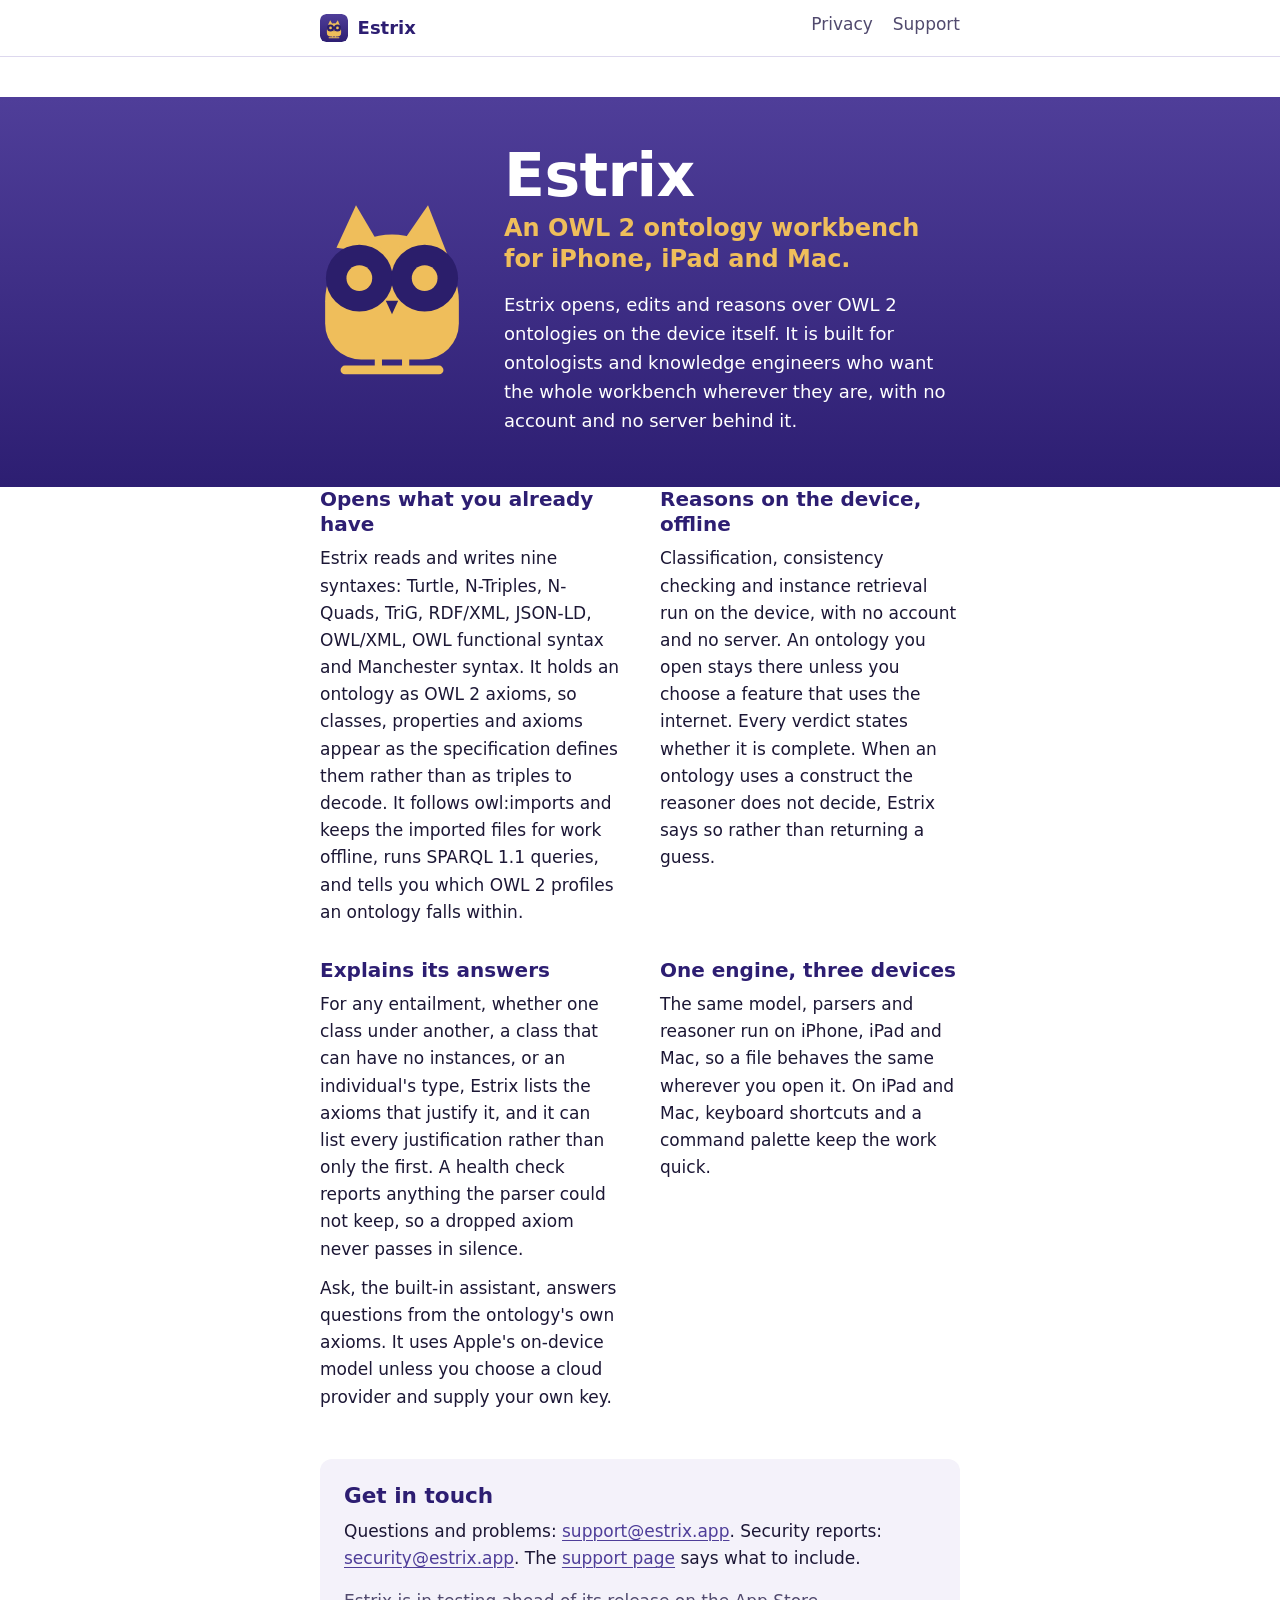
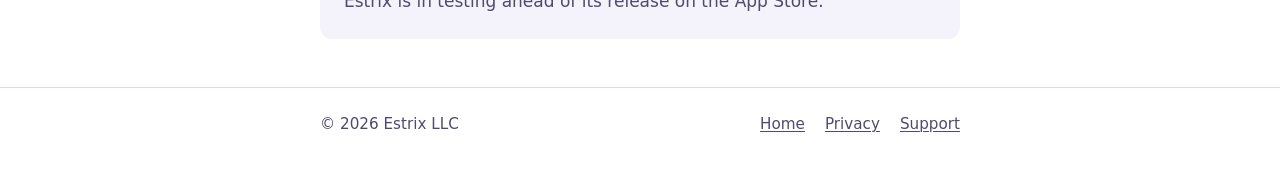
==== index.html @ ed9c2331 "Site: front page, privacy policy and support The public website of Estrix at estrix.app: static HTML" ====
<!doctype html>
<html lang="en">
<head>
<meta charset="utf-8">
<meta name="viewport" content="width=device-width, initial-scale=1">
<title>Estrix: an OWL 2 ontology workbench for iPhone, iPad and Mac</title>
<meta name="description" content="Estrix opens, edits and reasons over OWL 2 ontologies on the device itself: nine syntaxes, SPARQL 1.1, and on-device reasoning that explains its answers, on iPhone, iPad and Mac.">
<meta name="theme-color" media="(prefers-color-scheme: light)" content="#4f3e99">
<meta name="theme-color" media="(prefers-color-scheme: dark)" content="#110d26">
<link rel="canonical" href="https://estrix.app/">
<link rel="icon" href="icon.svg" type="image/svg+xml">
<link rel="icon" href="icon-32.png" type="image/png" sizes="32x32">
<link rel="apple-touch-icon" href="icon-180.png">
<link rel="stylesheet" href="style.css">
</head>
<body>
<a class="skip" href="#main">Skip to content</a>
<header class="top">
  <div class="wrap">
    <a class="brand" href="./" aria-current="page"><img src="icon.svg" alt="" width="28" height="28">Estrix</a>
    <nav aria-label="Site">
      <ul>
        <li><a href="privacy/">Privacy</a></li>
        <li><a href="support/">Support</a></li>
      </ul>
    </nav>
  </div>
</header>
<main id="main">
  <section class="hero" aria-labelledby="title">
    <div class="wrap">
      <svg xmlns="http://www.w3.org/2000/svg" viewBox="232 206 560 698" role="img" aria-label="The Estrix owl">
        <g fill="#efbe5b">
          <path d="M252 600A260 260 0 0 1 772 600V686A140 140 0 0 1 632 826H392A140 140 0 0 1 252 686Z"/>
          <path d="M296 392L372 226L486 420Z"/>
          <path d="M538 392L652 226L728 420Z"/>
        </g>
        <g fill="#2b1e6b">
          <circle cx="385" cy="510" r="130"/>
          <circle cx="639" cy="510" r="130"/>
          <path d="M488 598H536L512 650Z"/>
        </g>
        <g fill="#efbe5b">
          <circle cx="385" cy="510" r="50"/>
          <circle cx="639" cy="510" r="50"/>
          <rect x="445" y="800" width="28" height="60"/>
          <rect x="551" y="800" width="28" height="60"/>
          <rect x="312" y="850" width="400" height="34" rx="17"/>
        </g>
      </svg>
      <div>
        <h1 id="title">Estrix</h1>
        <p class="lead">An OWL 2 ontology workbench for iPhone, iPad and Mac.</p>
        <p>Estrix opens, edits and reasons over OWL 2 ontologies on the device itself. It is built for ontologists and knowledge engineers who want the whole workbench wherever they are, with no account and no server behind it.</p>
      </div>
    </div>
  </section>

  <div class="wrap">
    <div class="features">
      <section aria-labelledby="opens">
        <h2 id="opens">Opens what you already have</h2>
        <p>Estrix reads and writes nine syntaxes: Turtle, N-Triples, N-Quads, TriG, RDF/XML, JSON-LD, OWL/XML, OWL functional syntax and Manchester syntax. It holds an ontology as OWL 2 axioms, so classes, properties and axioms appear as the specification defines them rather than as triples to decode. It follows owl:imports and keeps the imported files for work offline, runs SPARQL 1.1 queries, and tells you which OWL 2 profiles an ontology falls within.</p>
      </section>
      <section aria-labelledby="reasons">
        <h2 id="reasons">Reasons on the device, offline</h2>
        <p>Classification, consistency checking and instance retrieval run on the device, with no account and no server. An ontology you open stays there unless you choose a feature that uses the internet. Every verdict states whether it is complete. When an ontology uses a construct the reasoner does not decide, Estrix says so rather than returning a guess.</p>
      </section>
      <section aria-labelledby="explains">
        <h2 id="explains">Explains its answers</h2>
        <p>For any entailment, whether one class under another, a class that can have no instances, or an individual's type, Estrix lists the axioms that justify it, and it can list every justification rather than only the first. A health check reports anything the parser could not keep, so a dropped axiom never passes in silence.</p>
        <p>Ask, the built-in assistant, answers questions from the ontology's own axioms. It uses Apple's on-device model unless you choose a cloud provider and supply your own key.</p>
      </section>
      <section aria-labelledby="devices">
        <h2 id="devices">One engine, three devices</h2>
        <p>The same model, parsers and reasoner run on iPhone, iPad and Mac, so a file behaves the same wherever you open it. On iPad and Mac, keyboard shortcuts and a command palette keep the work quick.</p>
      </section>
    </div>

    <section class="contact" aria-labelledby="contact">
      <h2 id="contact">Get in touch</h2>
      <p>Questions and problems: <a href="mailto:support@estrix.app">support@estrix.app</a>. Security reports: <a href="mailto:security@estrix.app">security@estrix.app</a>. The <a href="support/">support page</a> says what to include.</p>
      <p class="status">Estrix is in testing ahead of its release on the App Store.</p>
      <!-- App Store link: add it here when the app is live. -->
    </section>
  </div>
</main>
<footer>
  <div class="wrap">
    <p>© 2026 Estrix LLC</p>
    <ul>
      <li><a href="./">Home</a></li>
      <li><a href="privacy/">Privacy</a></li>
      <li><a href="support/">Support</a></li>
    </ul>
  </div>
</footer>
</body>
</html>
---- style.css ----
/* estrix.app: static pages, no external resources. */
:root {
  color-scheme: light dark;
  --bg: #ffffff;
  --bg-soft: #f4f2fa;
  --text: #1c1735;
  --muted: #514a6e;
  --heading: #2d1e72;
  --link: #4f3e99;
  --rule: #ddd8ee;
  --indigo: #4f3e99;
  --indigo-deep: #2d1e72;
  --gold: #efbe5b;
  --mask: #2b1e6b;
  --hero-text: #ffffff;
}
@media (prefers-color-scheme: dark) {
  :root {
    --bg: #110d26;
    --bg-soft: #1a1437;
    --text: #ece9f6;
    --muted: #b8b1d6;
    --heading: #ffffff;
    --link: #f3cd7a;
    --rule: #2e2653;
  }
}
* { box-sizing: border-box; }
html { -webkit-text-size-adjust: 100%; }
body {
  margin: 0;
  background: var(--bg);
  color: var(--text);
  font: 400 1.0625rem/1.6 system-ui, -apple-system, "Segoe UI", Roboto, "Helvetica Neue", Arial, sans-serif;
}
.wrap { max-width: 42rem; margin: 0 auto; padding: 0 1rem; }
a { color: var(--link); text-decoration-thickness: 1px; text-underline-offset: 0.15em; }
a:hover { text-decoration-thickness: 2px; }
:focus-visible { outline: 3px solid var(--gold); outline-offset: 3px; border-radius: 2px; }
.skip { position: absolute; left: -999px; top: 0; background: var(--gold); color: var(--mask); padding: 0.5rem 1rem; z-index: 10; }
.skip:focus { left: 1rem; top: 1rem; }

/* Header */
.top { border-bottom: 1px solid var(--rule); }
.top .wrap {
  display: flex; align-items: center; justify-content: space-between; flex-wrap: wrap;
  gap: 0.5rem 1rem; min-height: 3.5rem; padding-top: 0.5rem; padding-bottom: 0.5rem;
}
.brand { display: inline-flex; align-items: center; gap: 0.6rem; color: var(--heading); font-weight: 700; font-size: 1.125rem; text-decoration: none; }
.brand img { width: 28px; height: 28px; border-radius: 6px; }
.top nav ul { list-style: none; margin: 0; padding: 0; display: flex; gap: 1.25rem; }
.top nav a { color: var(--muted); font-weight: 500; text-decoration: none; }
.top nav a[aria-current="page"], .top nav a:hover { color: var(--heading); text-decoration: underline; }

/* Front page */
.hero { background: linear-gradient(180deg, var(--indigo), var(--indigo-deep)); color: var(--hero-text); padding: 3rem 0 3.25rem; }
.hero .wrap { display: grid; gap: 1.5rem; }
.hero svg { width: 6.5rem; height: auto; display: block; }
.hero h1 { margin: 0 0 0.5rem; color: var(--hero-text); font-size: clamp(2.5rem, 9vw, 3.75rem); line-height: 1; letter-spacing: -0.01em; font-weight: 800; }
.hero .lead { margin: 0 0 1rem; color: var(--gold); font-size: clamp(1.25rem, 4.5vw, 1.5rem); line-height: 1.3; font-weight: 600; }
.hero p { margin: 0; max-width: 36rem; font-size: 1.125rem; }
@media (min-width: 40rem) {
  .hero .wrap { grid-template-columns: auto 1fr; align-items: center; column-gap: 2.5rem; }
  .hero svg { width: 9rem; }
}
.features { display: grid; gap: 2rem; }
@media (min-width: 40rem) { .features { grid-template-columns: 1fr 1fr; gap: 2rem 2.5rem; } }
.features h2 { margin: 0 0 0.5rem; font-size: 1.25rem; }
.features p { margin: 0 0 0.75rem; }
.features p:last-child { margin-bottom: 0; }
.contact { margin-top: 3rem; padding: 1.5rem; background: var(--bg-soft); border-radius: 12px; }
.contact h2 { margin-top: 0; }
.contact p:last-child { margin-bottom: 0; }
.status { color: var(--muted); }

/* Text pages */
main { padding: 2.5rem 0 3rem; }
h1 { margin: 0 0 0.5rem; color: var(--heading); font-size: clamp(1.9rem, 6vw, 2.5rem); line-height: 1.15; }
h2 { margin: 2rem 0 0.5rem; color: var(--heading); font-size: 1.35rem; line-height: 1.25; }
p, ul { margin: 0 0 1rem; }
ul { padding-left: 1.25rem; }
li { margin-bottom: 0.4rem; }
.meta { color: var(--muted); margin-bottom: 1.5rem; }
address { font-style: normal; }

/* Footer */
footer { border-top: 1px solid var(--rule); padding: 1.5rem 0 2.5rem; color: var(--muted); font-size: 0.95rem; }
footer .wrap { display: flex; flex-wrap: wrap; justify-content: space-between; gap: 0.75rem 1.5rem; }
footer p { margin: 0; }
footer ul { list-style: none; margin: 0; padding: 0; display: flex; gap: 1.25rem; }
footer a { color: var(--muted); }
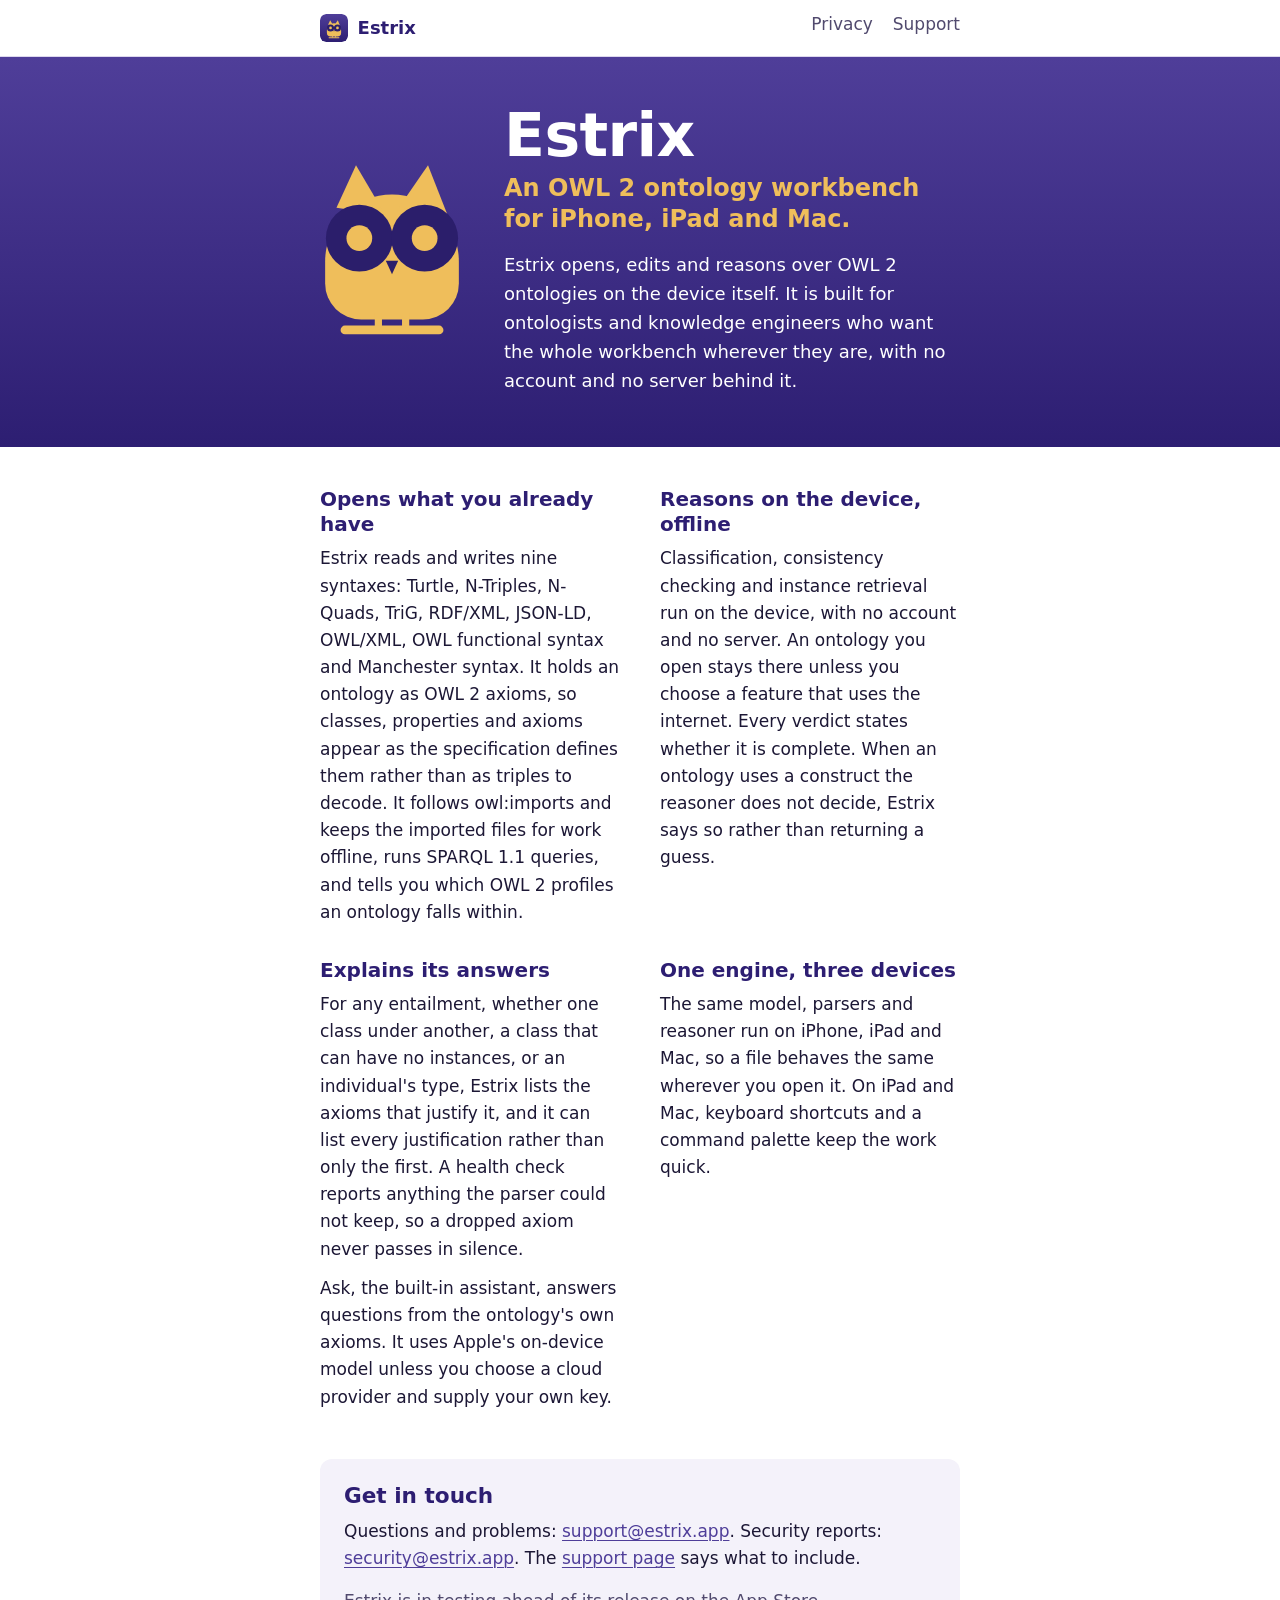
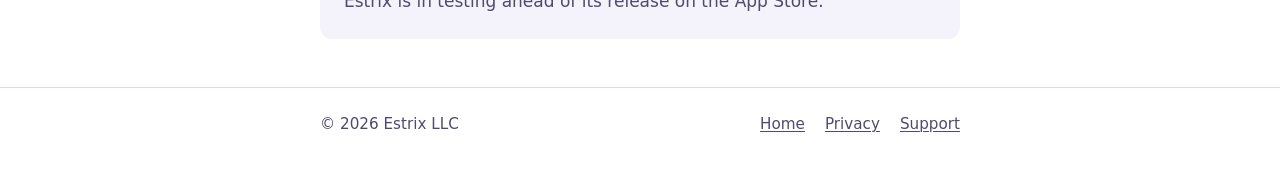
==== commit 4d599499: "Front page: the hero sits flush under the header The main element's top padding left a band of page " ====
--- a/index.html
+++ b/index.html
@@ -26,7 +26,7 @@
     </nav>
   </div>
 </header>
-<main id="main">
+<main id="main" class="home">
   <section class="hero" aria-labelledby="title">
     <div class="wrap">
       <svg xmlns="http://www.w3.org/2000/svg" viewBox="232 206 560 698" role="img" aria-label="The Estrix owl">
--- a/style.css
+++ b/style.css
@@ -53,7 +53,8 @@
 .top nav a[aria-current="page"], .top nav a:hover { color: var(--heading); text-decoration: underline; }
 
 /* Front page */
-.hero { background: linear-gradient(180deg, var(--indigo), var(--indigo-deep)); color: var(--hero-text); padding: 3rem 0 3.25rem; }
+.home { padding-top: 0; }
+.hero { margin-bottom: 2.5rem; background: linear-gradient(180deg, var(--indigo), var(--indigo-deep)); color: var(--hero-text); padding: 3rem 0 3.25rem; }
 .hero .wrap { display: grid; gap: 1.5rem; }
 .hero svg { width: 6.5rem; height: auto; display: block; }
 .hero h1 { margin: 0 0 0.5rem; color: var(--hero-text); font-size: clamp(2.5rem, 9vw, 3.75rem); line-height: 1; letter-spacing: -0.01em; font-weight: 800; }
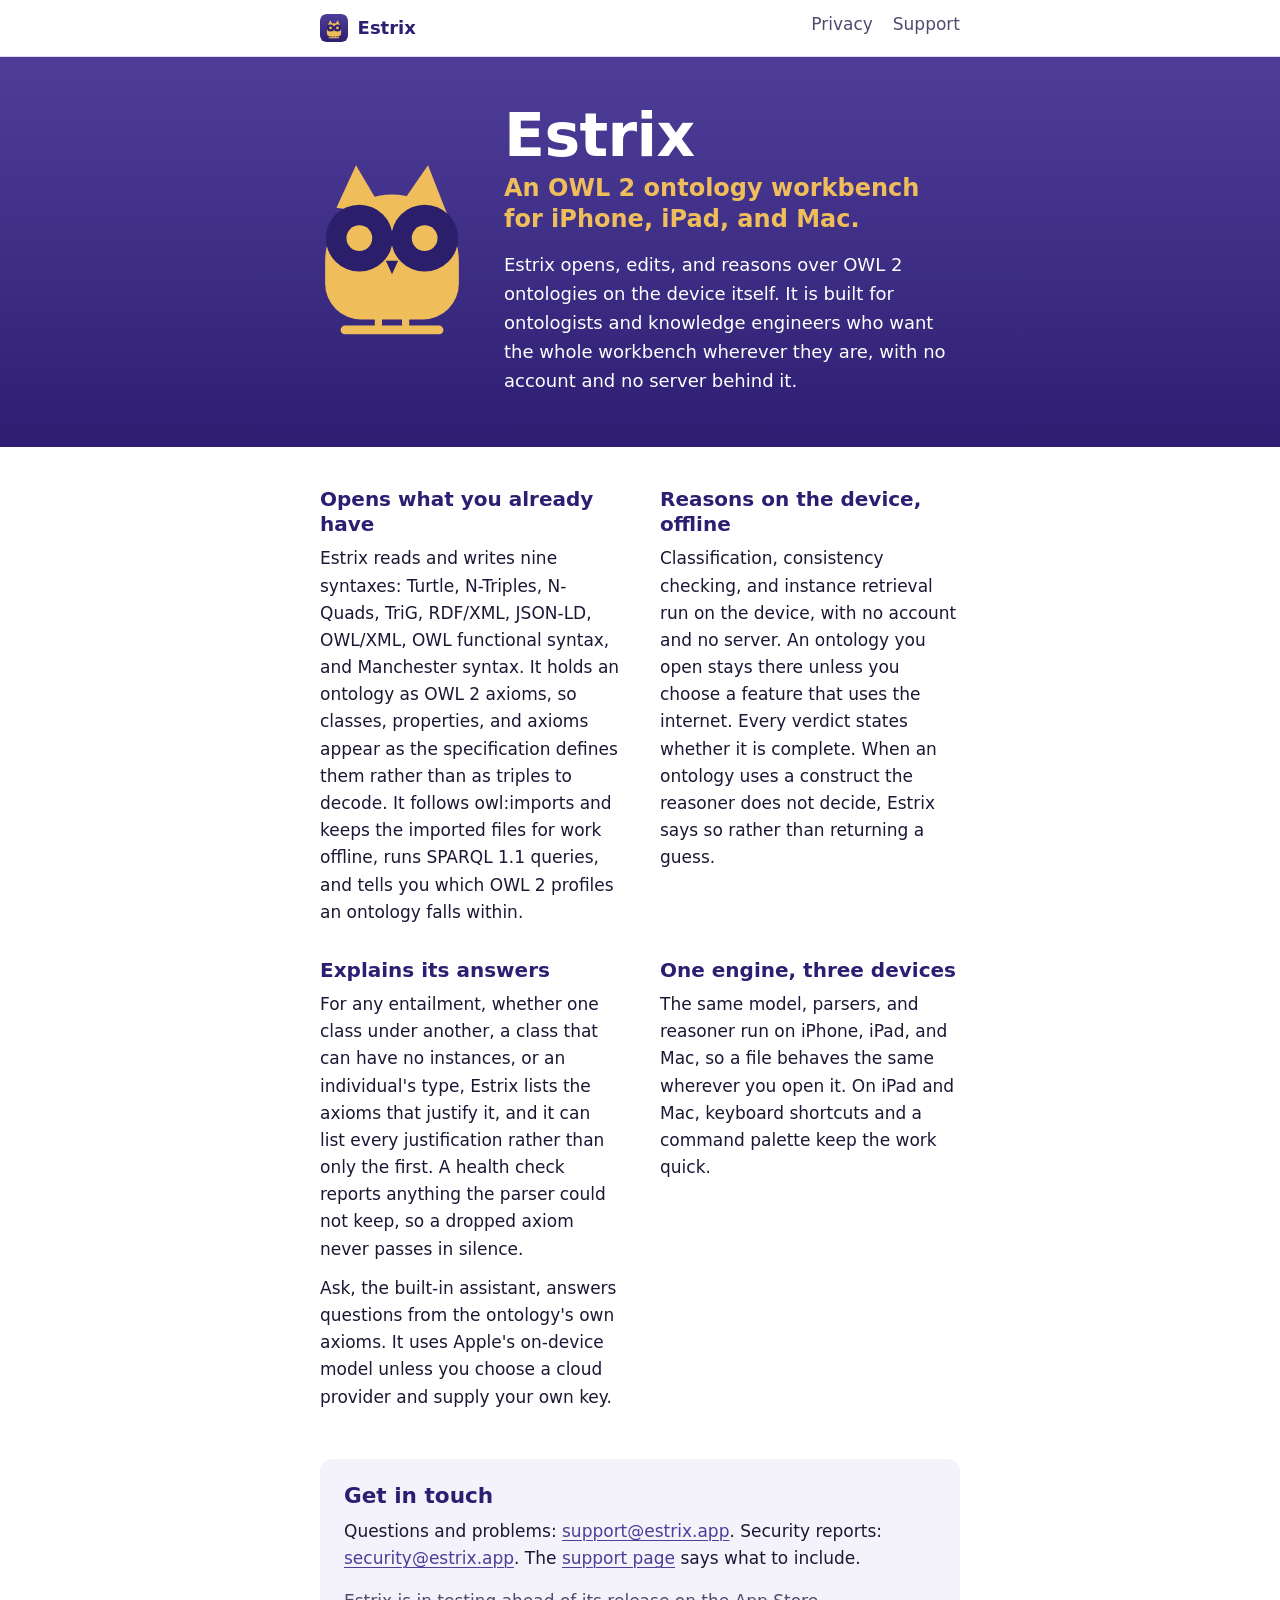
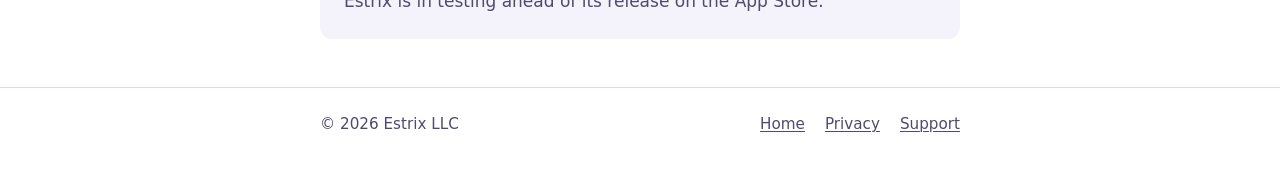
==== commit 5ddd5ef7: "Oxford commas throughout House style since 1 November 2026: a comma before the final 'and' or 'or' i" ====
--- a/index.html
+++ b/index.html
@@ -3,8 +3,8 @@
 <head>
 <meta charset="utf-8">
 <meta name="viewport" content="width=device-width, initial-scale=1">
-<title>Estrix: an OWL 2 ontology workbench for iPhone, iPad and Mac</title>
-<meta name="description" content="Estrix opens, edits and reasons over OWL 2 ontologies on the device itself: nine syntaxes, SPARQL 1.1, and on-device reasoning that explains its answers, on iPhone, iPad and Mac.">
+<title>Estrix: an OWL 2 ontology workbench for iPhone, iPad, and Mac</title>
+<meta name="description" content="Estrix opens, edits, and reasons over OWL 2 ontologies on the device itself: nine syntaxes, SPARQL 1.1, and on-device reasoning that explains its answers, on iPhone, iPad, and Mac.">
 <meta name="theme-color" media="(prefers-color-scheme: light)" content="#4f3e99">
 <meta name="theme-color" media="(prefers-color-scheme: dark)" content="#110d26">
 <link rel="canonical" href="https://estrix.app/">
@@ -50,8 +50,8 @@
       </svg>
       <div>
         <h1 id="title">Estrix</h1>
-        <p class="lead">An OWL 2 ontology workbench for iPhone, iPad and Mac.</p>
-        <p>Estrix opens, edits and reasons over OWL 2 ontologies on the device itself. It is built for ontologists and knowledge engineers who want the whole workbench wherever they are, with no account and no server behind it.</p>
+        <p class="lead">An OWL 2 ontology workbench for iPhone, iPad, and Mac.</p>
+        <p>Estrix opens, edits, and reasons over OWL 2 ontologies on the device itself. It is built for ontologists and knowledge engineers who want the whole workbench wherever they are, with no account and no server behind it.</p>
       </div>
     </div>
   </section>
@@ -60,11 +60,11 @@
     <div class="features">
       <section aria-labelledby="opens">
         <h2 id="opens">Opens what you already have</h2>
-        <p>Estrix reads and writes nine syntaxes: Turtle, N-Triples, N-Quads, TriG, RDF/XML, JSON-LD, OWL/XML, OWL functional syntax and Manchester syntax. It holds an ontology as OWL 2 axioms, so classes, properties and axioms appear as the specification defines them rather than as triples to decode. It follows owl:imports and keeps the imported files for work offline, runs SPARQL 1.1 queries, and tells you which OWL 2 profiles an ontology falls within.</p>
+        <p>Estrix reads and writes nine syntaxes: Turtle, N-Triples, N-Quads, TriG, RDF/XML, JSON-LD, OWL/XML, OWL functional syntax, and Manchester syntax. It holds an ontology as OWL 2 axioms, so classes, properties, and axioms appear as the specification defines them rather than as triples to decode. It follows owl:imports and keeps the imported files for work offline, runs SPARQL 1.1 queries, and tells you which OWL 2 profiles an ontology falls within.</p>
       </section>
       <section aria-labelledby="reasons">
         <h2 id="reasons">Reasons on the device, offline</h2>
-        <p>Classification, consistency checking and instance retrieval run on the device, with no account and no server. An ontology you open stays there unless you choose a feature that uses the internet. Every verdict states whether it is complete. When an ontology uses a construct the reasoner does not decide, Estrix says so rather than returning a guess.</p>
+        <p>Classification, consistency checking, and instance retrieval run on the device, with no account and no server. An ontology you open stays there unless you choose a feature that uses the internet. Every verdict states whether it is complete. When an ontology uses a construct the reasoner does not decide, Estrix says so rather than returning a guess.</p>
       </section>
       <section aria-labelledby="explains">
         <h2 id="explains">Explains its answers</h2>
@@ -73,7 +73,7 @@
       </section>
       <section aria-labelledby="devices">
         <h2 id="devices">One engine, three devices</h2>
-        <p>The same model, parsers and reasoner run on iPhone, iPad and Mac, so a file behaves the same wherever you open it. On iPad and Mac, keyboard shortcuts and a command palette keep the work quick.</p>
+        <p>The same model, parsers, and reasoner run on iPhone, iPad, and Mac, so a file behaves the same wherever you open it. On iPad and Mac, keyboard shortcuts and a command palette keep the work quick.</p>
       </section>
     </div>
 
